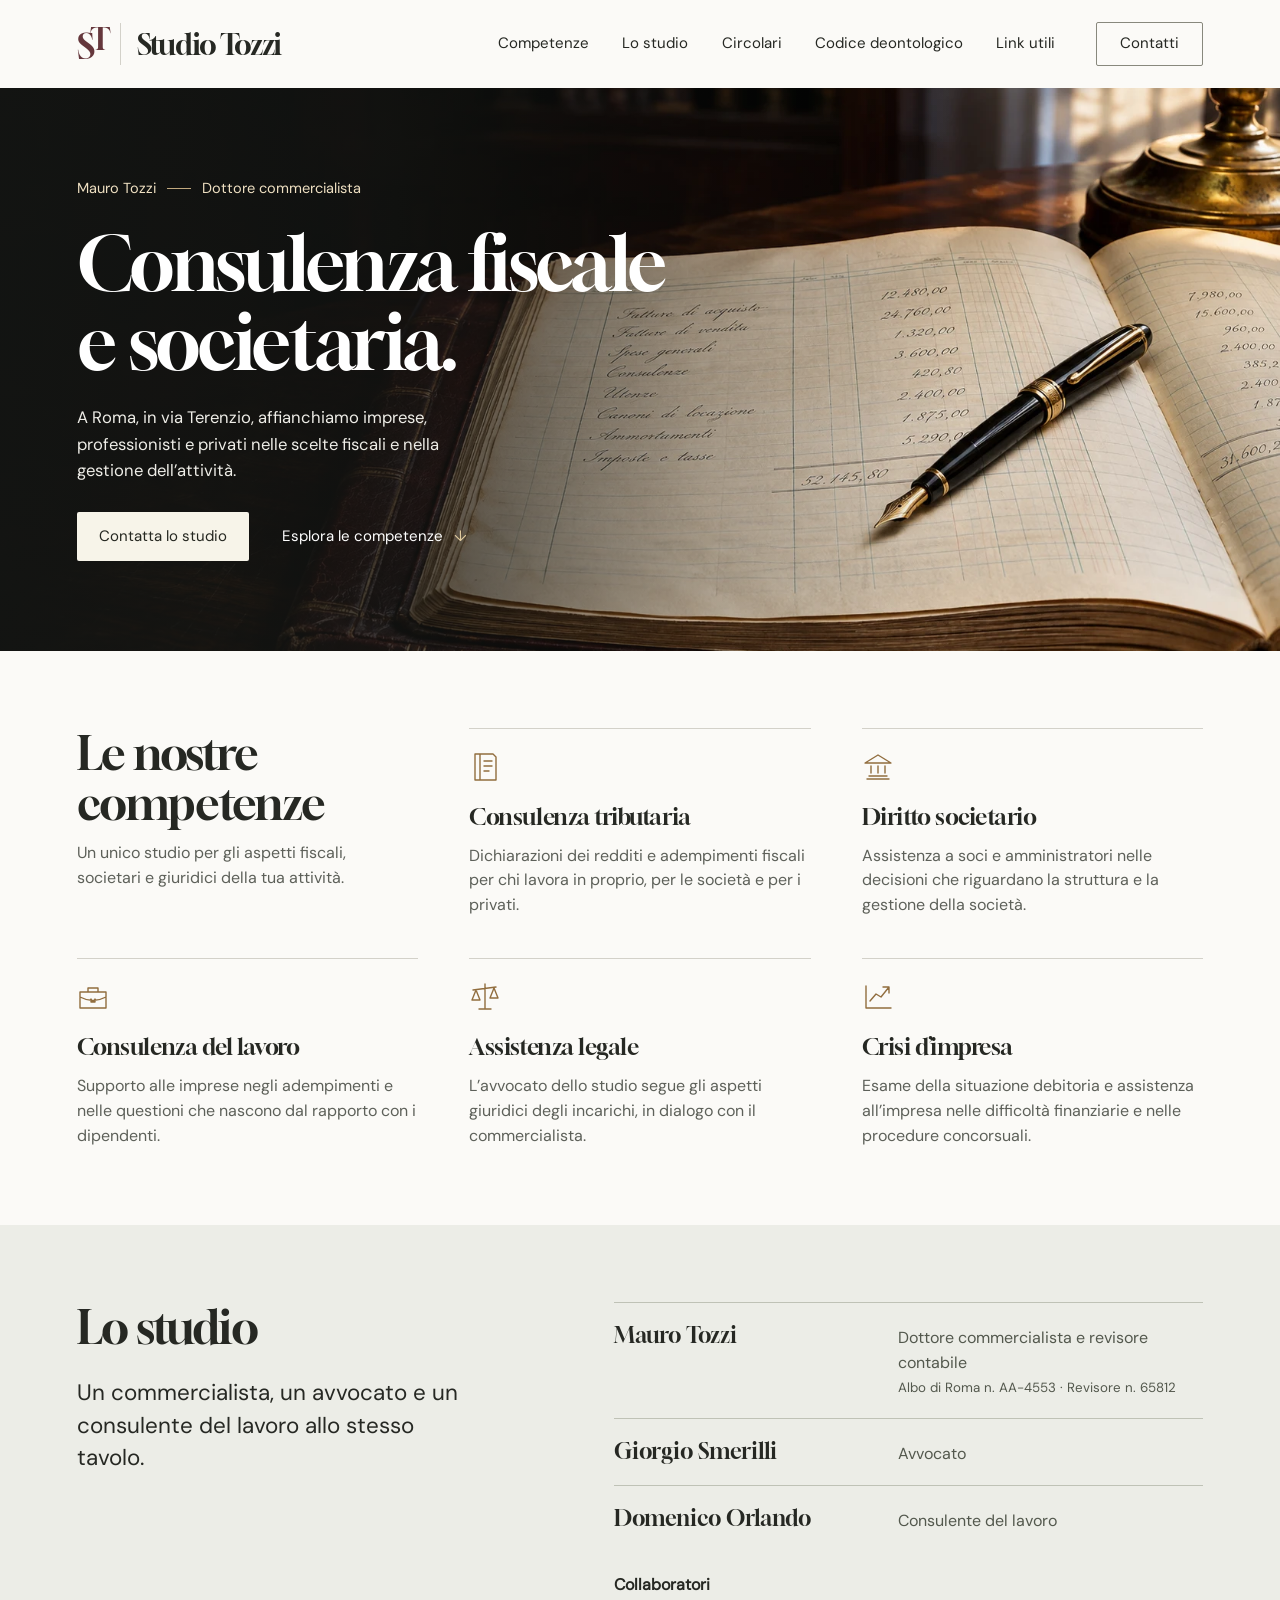
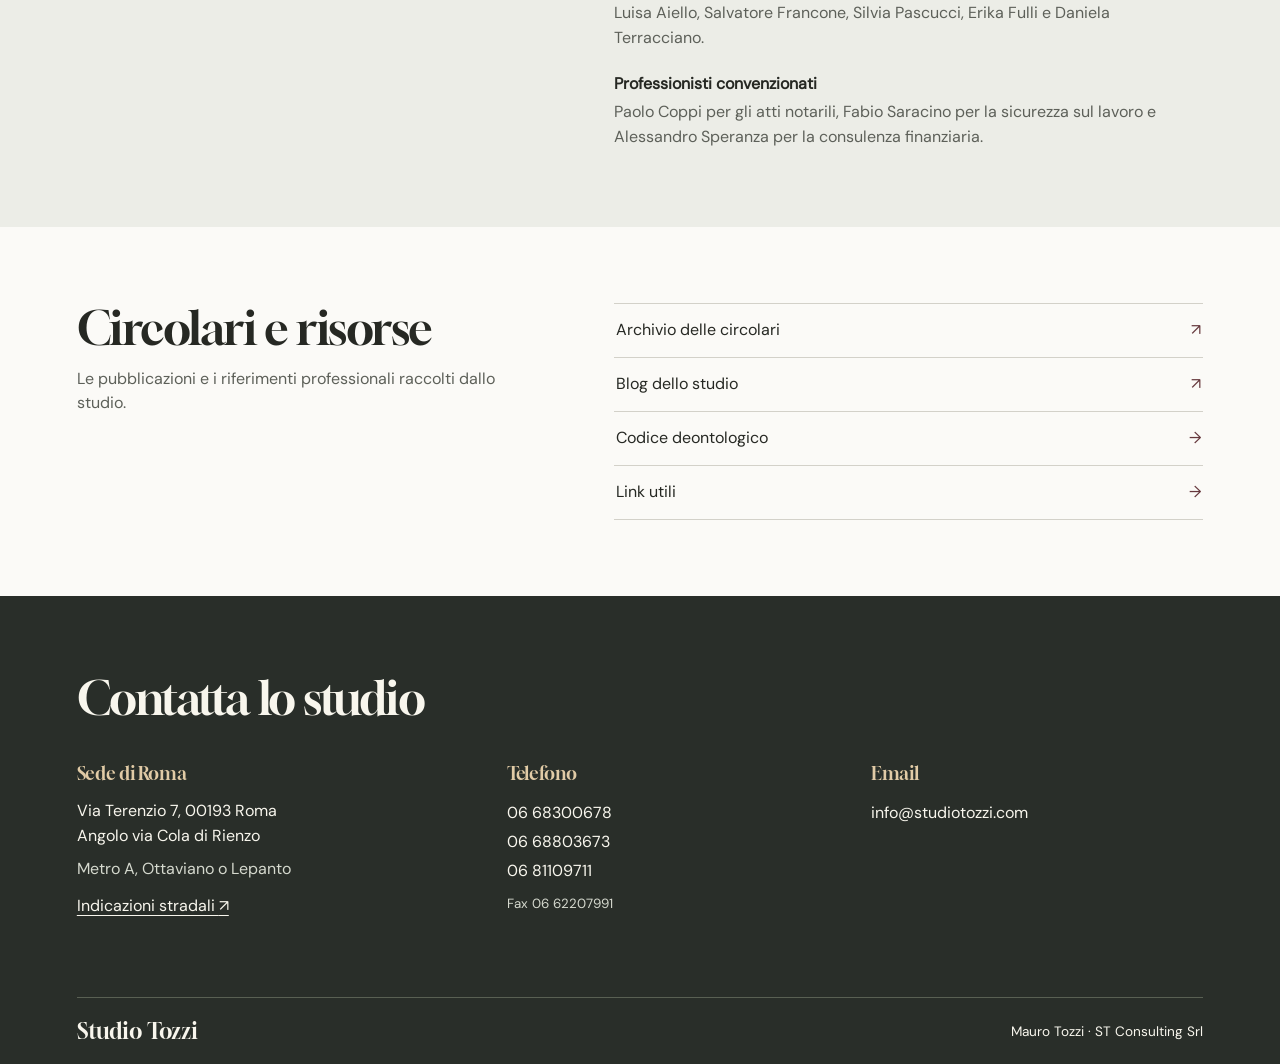
==== index.html @ df7b579e "Pubblica il sito dello Studio Tozzi" ====
<!doctype html>
<html lang="it">
<head>
  <meta charset="utf-8">
  <meta name="viewport" content="width=device-width, initial-scale=1">
  <meta name="theme-color" content="#232724">
  <meta name="description" content="Mauro Tozzi, dottore commercialista e revisore contabile a Roma. Consulenza tributaria, societaria, legale e del lavoro in via Terenzio 7.">
  <title>Studio Tozzi | Commercialisti a Roma</title>
  <link rel="preload" href="assets/gloock.ttf" as="font" type="font/ttf" crossorigin>
  <link rel="stylesheet" href="style.css">
</head>
<body id="inizio">
  <a class="skip" href="#contenuto">Vai al contenuto</a>
  <header class="masthead">
    <div class="wrap header-inner">
      <a href="#inizio" class="brand" aria-label="Studio Tozzi, inizio pagina">
        <span class="monogram" aria-hidden="true"><i>S</i><i>T</i></span>
        <span>Studio Tozzi</span>
      </a>
      <nav aria-label="Navigazione principale">
        <a href="#competenze">Competenze</a>
        <a href="#studio">Lo studio</a>
        <a href="#circolari">Circolari</a>
        <a href="codice-deontologico.html">Codice deontologico</a>
        <a href="link-utili.html">Link utili</a>
      </nav>
      <a class="nav-contact" href="#contatti">Contatti</a>
    </div>
  </header>
  <main id="contenuto">
    <section class="hero" aria-labelledby="titolo">
      <img class="hero-photo" src="assets/studio.webp" alt="" fetchpriority="high">
      <div class="wrap hero-inner">
        <p class="byline">Mauro Tozzi <span></span> Dottore commercialista</p>
        <h1 id="titolo">Consulenza fiscale<br>e societaria.</h1>
        <p class="intro">A Roma, in via Terenzio, affianchiamo imprese, professionisti e privati nelle scelte fiscali e nella gestione dell’attività.</p>
        <div class="actions">
          <a class="button" href="#contatti">Contatta lo studio</a>
          <a class="text-link" href="#competenze">Esplora le competenze <span aria-hidden="true">↓</span></a>
        </div>
      </div>
    </section>
    <section id="competenze" class="wrap section services" aria-labelledby="servizi">
      <div class="service-intro">
        <h2 id="servizi">Le nostre <br>competenze</h2>
        <p>Un unico studio per gli aspetti fiscali, societari e giuridici della tua attività.</p>
      </div>
      <article><svg aria-hidden="true" viewBox="0 0 32 32"><path d="M6 3h18l3 3v23H6zM11 3v26m4-19h8m-8 5h8m-8 5h5"/></svg><h3>Consulenza tributaria</h3><p>Dichiarazioni dei redditi e adempimenti fiscali per chi lavora in proprio, per le società e per i privati.</p></article>
      <article><svg aria-hidden="true" viewBox="0 0 32 32"><path d="M3 12l13-8 13 8zM5 28h22M7 25h18M9 15v7m7-7v7m7-7v7"/></svg><h3>Diritto societario</h3><p>Assistenza a soci e amministratori nelle decisioni che riguardano la struttura e la gestione della società.</p></article>
      <article><svg aria-hidden="true" viewBox="0 0 32 32"><path d="M3 11h26v16H3zM11 11V7h10v4M3 16q13 7 26 0M14 18v3h4v-3"/></svg><h3>Consulenza del lavoro</h3><p>Supporto alle imprese negli adempimenti e nelle questioni che nascono dal rapporto con i dipendenti.</p></article>
      <article><svg aria-hidden="true" viewBox="0 0 32 32"><path d="M16 3v24m-6 1h12M4 9l23-3M7 9l-4 10h8zM25 7l-4 10h8z"/></svg><h3>Assistenza legale</h3><p>L’avvocato dello studio segue gli aspetti giuridici degli incarichi, in dialogo con il commercialista.</p></article>
      <article><svg aria-hidden="true" viewBox="0 0 32 32"><path d="M4 5v22h25M8 20l6-7 5 3 8-10m-6 0h6v6"/></svg><h3>Crisi d’impresa</h3><p>Esame della situazione debitoria e assistenza all’impresa nelle difficoltà finanziarie e nelle procedure concorsuali.</p></article>
    </section>
    <section id="studio" class="studio section">
      <div class="wrap studio-grid">
        <div><h2>Lo studio</h2><p class="studio-lead">Un commercialista, un avvocato e un consulente del lavoro allo stesso tavolo.</p></div>
        <div>
          <dl class="people">
            <div><dt>Mauro Tozzi</dt><dd>Dottore commercialista e revisore contabile<br><small>Albo di Roma n. AA-4553 · Revisore n. 65812</small></dd></div>
            <div><dt>Giorgio Smerilli</dt><dd>Avvocato</dd></div>
            <div><dt>Domenico Orlando</dt><dd>Consulente del lavoro</dd></div>
          </dl>
          <h3 class="minor">Collaboratori</h3><p>Luisa Aiello, Salvatore Francone, Silvia Pascucci, Erika Fulli e Daniela Terracciano.</p>
          <h3 class="minor">Professionisti convenzionati</h3><p>Paolo Coppi per gli atti notarili, Fabio Saracino per la sicurezza sul lavoro e Alessandro Speranza per la consulenza finanziaria.</p>
        </div>
      </div>
    </section>
    <section id="circolari" class="section wrap resources">
      <div><h2>Circolari e risorse</h2><p>Le pubblicazioni e i riferimenti professionali raccolti dallo studio.</p></div>
      <ul><li><a href="https://studiotozzi.wordpress.com/archivio-circolari-di-studio/">Archivio delle circolari <span aria-hidden="true">↗</span></a></li>
        <li><a href="https://studiotozzi.wordpress.com/">Blog dello studio <span aria-hidden="true">↗</span></a></li>
        <li><a href="codice-deontologico.html">Codice deontologico <span aria-hidden="true">→</span></a></li>
        <li><a href="link-utili.html">Link utili <span aria-hidden="true">→</span></a></li></ul>
    </section>
    <section id="contatti" class="contact section">
      <div class="wrap"><h2>Contatta lo studio</h2>
        <address>
          <div><h3>Sede di Roma</h3><p>Via Terenzio 7, 00193 Roma<br>Angolo via Cola di Rienzo</p><p>Metro A, Ottaviano o Lepanto</p><a class="map" href="https://www.google.com/maps/search/?api=1&amp;query=Via+Terenzio+7+Roma">Indicazioni stradali <span aria-hidden="true">↗</span></a></div>
          <div><h3>Telefono</h3><a href="tel:+390668300678">06 68300678</a><a href="tel:+390668803673">06 68803673</a><a href="tel:+390681109711">06 81109711</a><small>Fax 06 62207991</small></div>
          <div><h3>Email</h3><a href="mailto:info@studiotozzi.com">info@studiotozzi.com</a></div>
        </address>
      </div>
    </section>
  </main>
  <footer><div class="wrap footer-inner"><a class="footer-brand" href="#inizio">Studio Tozzi</a><span>Mauro Tozzi · ST Consulting Srl</span></div></footer>
</body>
</html>
---- style.css ----
﻿@font-face {
  font-family: Gloock;
  src: url("assets/gloock.ttf") format("truetype");
  font-display: swap;
}
@font-face {
  font-family: "DM Sans";
  src: url("assets/dm-sans.ttf") format("truetype");
  font-display: swap;
}
:root {
  --paper: #fbfaf7;
  --ink: #262823;
  --muted: #5d6059;
  --rule: #d3d1c9;
  --wine: #65373c;
  --brass: #916d3e;
  --display: Gloock, Georgia, serif;
}
* { box-sizing: border-box; }
html { scroll-behavior: smooth; }
body {
  display: flex;
  flex-direction: column;
  min-height: 100vh;
  min-height: 100dvh;
  margin: 0;
  color: var(--ink);
  background: var(--paper);
  font: 16px/1.55 "DM Sans", Arial, sans-serif;
}
footer { margin-top: auto; }
.wrap { width: min(88%, 1320px); margin-inline: auto; }
a { color: inherit; text-decoration: none; }
a:focus-visible { outline: 3px solid #b48c54; outline-offset: 5px; }
a:hover { text-decoration: underline; text-underline-offset: 5px; }
.skip { position: fixed; z-index: 4; left: 1rem; top: -100px; padding: 12px 20px; background: white; }
.skip:focus { top: 1rem; }
h1, h2, h3, p, dl, dd, ul { margin: 0; }
h1, h2, h3 { font-family: var(--display); font-weight: normal; }
h1 { font-size: clamp(3.6rem, 5.85vw, 6.3rem); line-height: 1.055; letter-spacing: -.035em; }
h2 { font-size: clamp(2.6rem, 3.6vw, 4.5rem); line-height: 1.09; letter-spacing: -.032em; }
h3 { font-size: clamp(1.44rem, 1.8vw, 1.92rem); line-height: 1.22; letter-spacing: -.02em; }
.masthead { background: var(--paper); }
.header-inner { min-height: 88px; display: flex; align-items: center; gap: clamp(20px, 3.2vw, 55px); }
.brand { margin-right: auto; display: flex; align-items: center; gap: 16px; font: 29px/1 var(--display); letter-spacing: -.045em; }
.monogram { position: relative; width: 44px; height: 42px; color: var(--wine); border-right: 1px solid var(--rule); }
.monogram i { position: absolute; top: 6px; left: 0; font: 35px/1 var(--display); }
.monogram i + i { left: 13px; top: 1px; font-size: 30px; }
nav, .actions { display: flex; align-items: center; gap: clamp(17px, 2.6vw, 42px); }
nav, .nav-contact, .actions { font-size: .94rem; }
nav a { padding-block: 9px; }
.nav-contact { border: 1px solid #88887d; border-radius: 2px; padding: 9px 23px; }
.hero { isolation: isolate; position: relative; background: #23241f; color: white; }
.hero-photo, .hero::after { position: absolute; inset: 0; width: 100%; height: 100%; z-index: -2; }
.hero-photo { object-fit: cover; object-position: 50% 55%; }
.hero::after { content: ""; z-index: -1; background: linear-gradient(90deg,rgba(20,22,20,.90) 0%,rgba(20,22,20,.77) 30%,rgba(20,22,20,.25) 55%,transparent 75%); }
.hero-inner { padding-block: clamp(75px, 7vw, 125px); }
.byline { color: #efe0c2; display: flex; align-items: center; gap: 11px; font-size: .91rem; margin-bottom: 24px; }
.byline span { width: 24px; height: 1px; background: #c1a97e; }
.intro { max-width: 425px; font-size: clamp(1.04rem, 1.22vw, 1.24rem); line-height: 1.6; color: #eeede7; margin: 22px 0 28px; }
.button { background: #f7f4e9; color: #252720; padding: 13px 22px; border-radius: 2px; }
.button:hover, .nav-contact:hover { background: #e7dfcf; color: var(--ink); text-decoration: none; }
.text-link { padding-block: 10px; }
.text-link span { color: #e1cb9f; padding-left: 7px; }
.section { padding-block: clamp(58px, 6vw, 105px); }
.services { display: grid; grid-template-columns: repeat(3, 1fr); gap: 40px clamp(28px, 4vw, 75px); }
.services article { border-top: 1px solid var(--rule); padding-top: 22px; }
.services article svg { width: 32px; height: 32px; fill: none; stroke: var(--brass); stroke-width: 1.4; stroke-linecap: round; stroke-linejoin: round; margin-bottom: 12px; }
.services p, .resources p { margin-top: 13px; max-width: 38ch; color: var(--muted); }
.service-intro { padding-right: 12px; }
.studio { background: #ecede7; }
.studio-grid, .resources { display: grid; grid-template-columns: .85fr 1.15fr; gap: 9%; }
.studio-lead { font-size: clamp(1.2rem, 1.75vw, 1.7rem); line-height: 1.45; max-width: 27ch; margin-top: 25px; }
.people > div { border-top: 1px solid #bfc2b6; padding-block: 18px; display: grid; grid-template-columns: .94fr 1.06fr; gap: 14px; align-items: baseline; }
.people dt { font: 1.38rem/1.3 var(--display); }
.people small, .studio-grid dd { color: #53584d; }
.minor { font: bold 1rem/1.4 "DM Sans", Arial, sans-serif; letter-spacing: 0; margin: 22px 0 5px; }
.studio-grid .minor + p { color: var(--muted); }
.resources ul { list-style: none; padding: 0; }
.resources li { border-top: 1px solid var(--rule); }
.resources li:last-child { border-bottom: 1px solid var(--rule); }
.resources a { display: flex; justify-content: space-between; padding: 14px 2px; }
.resources a span { color: var(--wine); }
.contact, footer { color: #f8f6ed; background: #292e29; }
address { font-style: normal; display: grid; grid-template-columns: 1.2fr 1fr 1fr; gap: 32px; margin-top: 38px; }
address h3 { font: 1.15rem/1.4 var(--display); color: #e1cba6; margin-bottom: 12px; }
address a { display: table; padding-block: 2px; }
address small, address p + p { display: block; margin-top: 8px; color: #d5d9ce; }
.map { margin-top: 10px; text-decoration: underline; text-underline-offset: 4px; }
.footer-inner { border-top: 1px solid #596053; padding-block: 20px; display: flex; justify-content: space-between; gap: 20px; align-items: center; font-size: .85rem; }
.footer-brand { font: 1.35rem var(--display); }
@media (max-width: 960px) {
  .services { grid-template-columns: repeat(2, 1fr); }
  .people > div { display: block; }
  .people dd { margin-top: 5px; }
}
@media (max-width: 700px) {
  .header-inner { flex-wrap: wrap; gap: 0; padding-top: 12px; }
  .brand { font-size: 25px; gap: 10px; }
  .nav-contact { padding: 7px 16px; }
  nav { order: 3; width: 100%; justify-content: space-between; margin-block: 6px 2px; border-top: 1px solid var(--rule); }
  .hero-inner { padding-block: 56px 124px; }
  .hero-photo { object-position: 68% 50%; }
  .hero::after { background: linear-gradient(115deg,rgba(16,20,18,.94) 0%,rgba(16,20,18,.83) 48%,rgba(16,20,18,.44) 78%,rgba(16,20,18,.08)); }
  h1 { font-size: clamp(2.78rem, 9.5vw, 4.1rem); }
  .intro { max-width: 38ch; }
  .byline { font-size: .82rem; }
  .studio-grid, .resources { grid-template-columns: 1fr; gap: 28px; }
  address { grid-template-columns: 1fr 1fr; }
}
@media (max-width: 530px) {
  .actions { flex-wrap: wrap; gap: 8px 18px; font-size: .86rem; }
  .button { padding-inline: 16px; }
  .services { grid-template-columns: 1fr; gap: 23px; }
  .service-intro { padding: 0 0 4px; }
  .service-intro br { display: none; }
  .services article { display: grid; grid-template-columns: 30px 1fr; column-gap: 14px; padding-top: 20px; }
  .services article svg { width: 27px; height: 27px; margin: 0; }
  .services article p { grid-column: 2; margin-top: 7px; }
  address { grid-template-columns: 1fr; gap: 25px; }
  .footer-inner { flex-wrap: wrap; }
}
@media (prefers-reduced-motion: reduce) {
  html { scroll-behavior: auto; }
}

nav a[aria-current="page"] {
  color: var(--wine);
  text-decoration: underline;
  text-underline-offset: 6px;
}
.ethics { border-top: 1px solid var(--rule); }
.ethics h1 { font-size: clamp(2.6rem, 5.8vw, 5.6rem); margin-bottom: .7em; }
.ethics section {
  display: grid;
  grid-template-columns: minmax(180px, .55fr) 1.45fr;
  gap: 7%;
  padding-block: clamp(26px, 4vw, 55px);
  border-top: 1px solid var(--rule);
}
.ethics h2 { font-size: clamp(1.65rem, 2.4vw, 2.5rem); }
.ethics ol { margin: 0; padding-left: 2em; max-width: 72ch; }
.ethics li { padding-left: .4em; line-height: 1.7; }
.ethics li + li { margin-top: .95em; }
.ethics li::marker { color: var(--wine); font-weight: bold; }
.code-source { font-size: .94rem; text-decoration: underline; text-underline-offset: 4px; }
@media (min-width: 701px) and (max-width: 850px) {
  .header-inner, nav { gap: 14px; }
  .nav-contact { padding-inline: 12px; }
}
@media (max-width: 700px) {
  .ethics section { grid-template-columns: 1fr; gap: 18px; }
}
@media (max-width: 520px) {
  nav { display: grid; grid-template-columns: auto auto; gap: 0 12px; }
  nav a { padding-block: 10px; }
}
.directory { border-top: 1px solid var(--rule); }
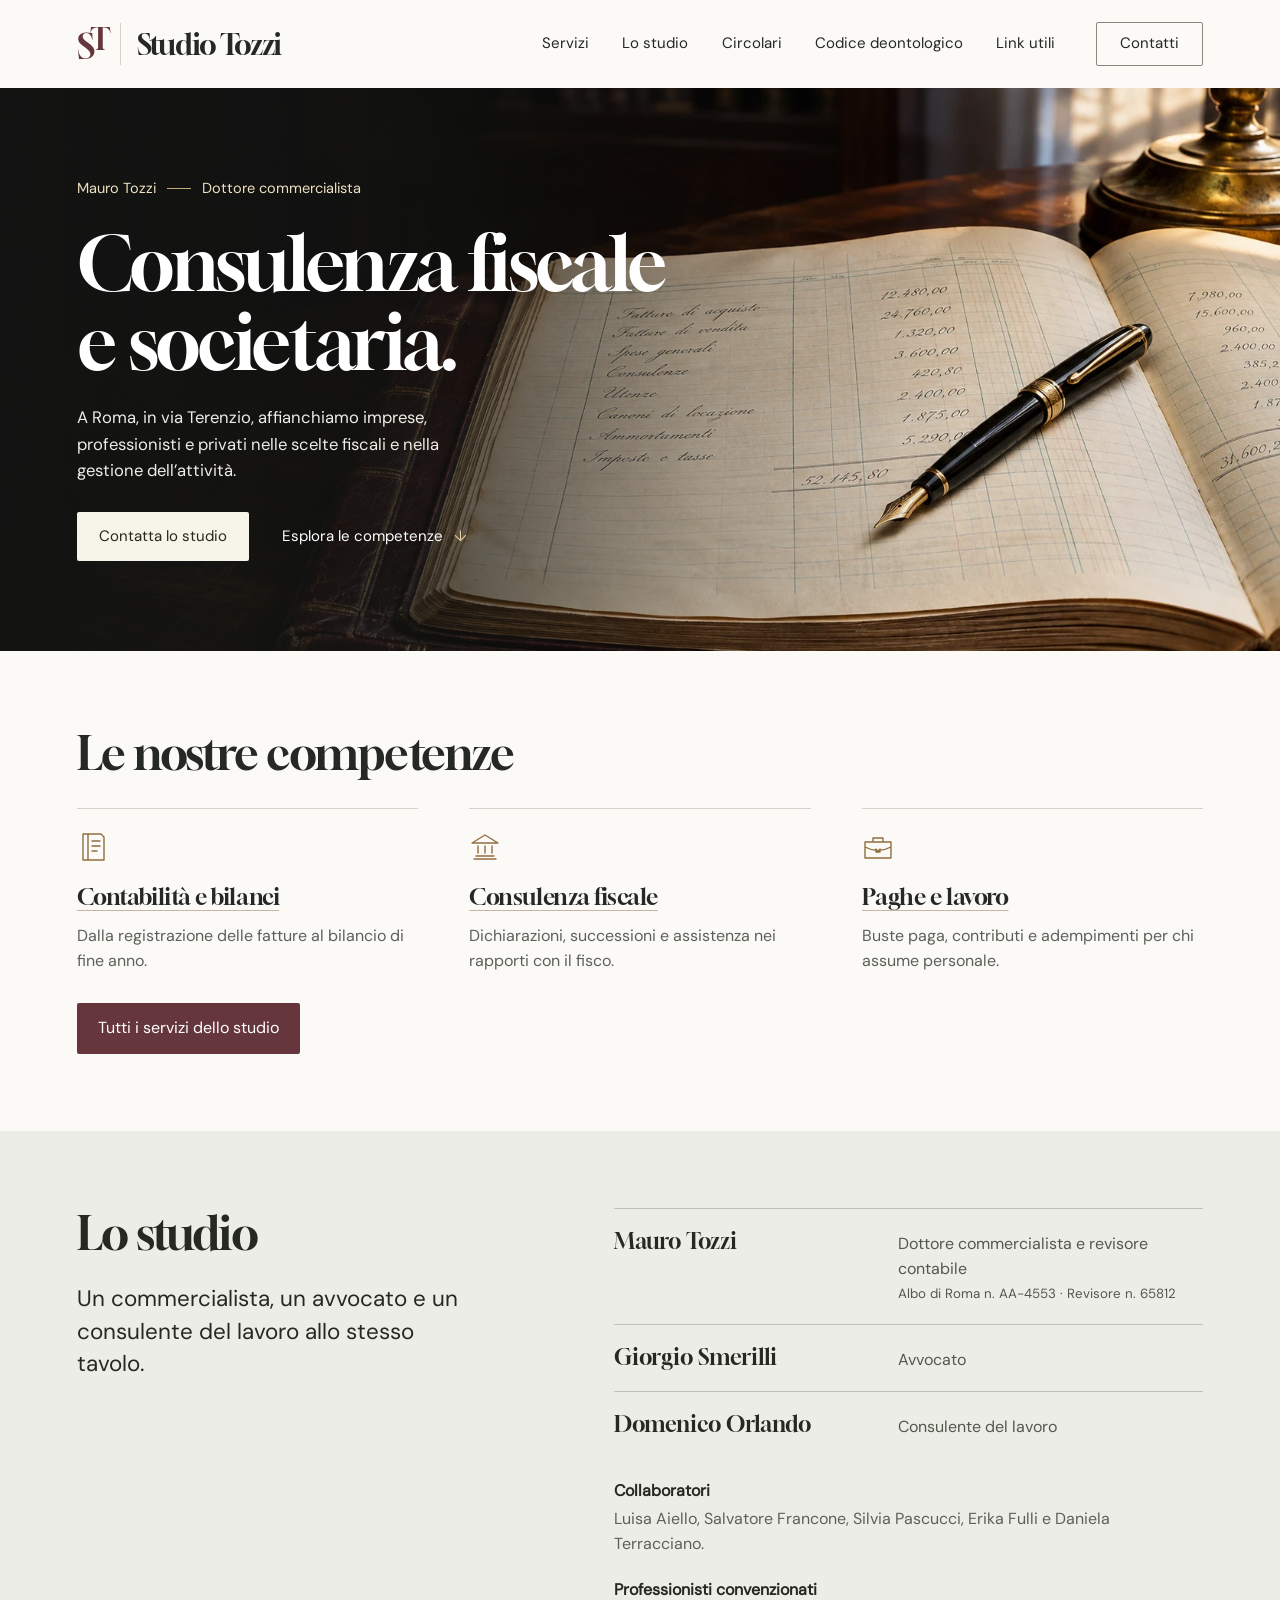
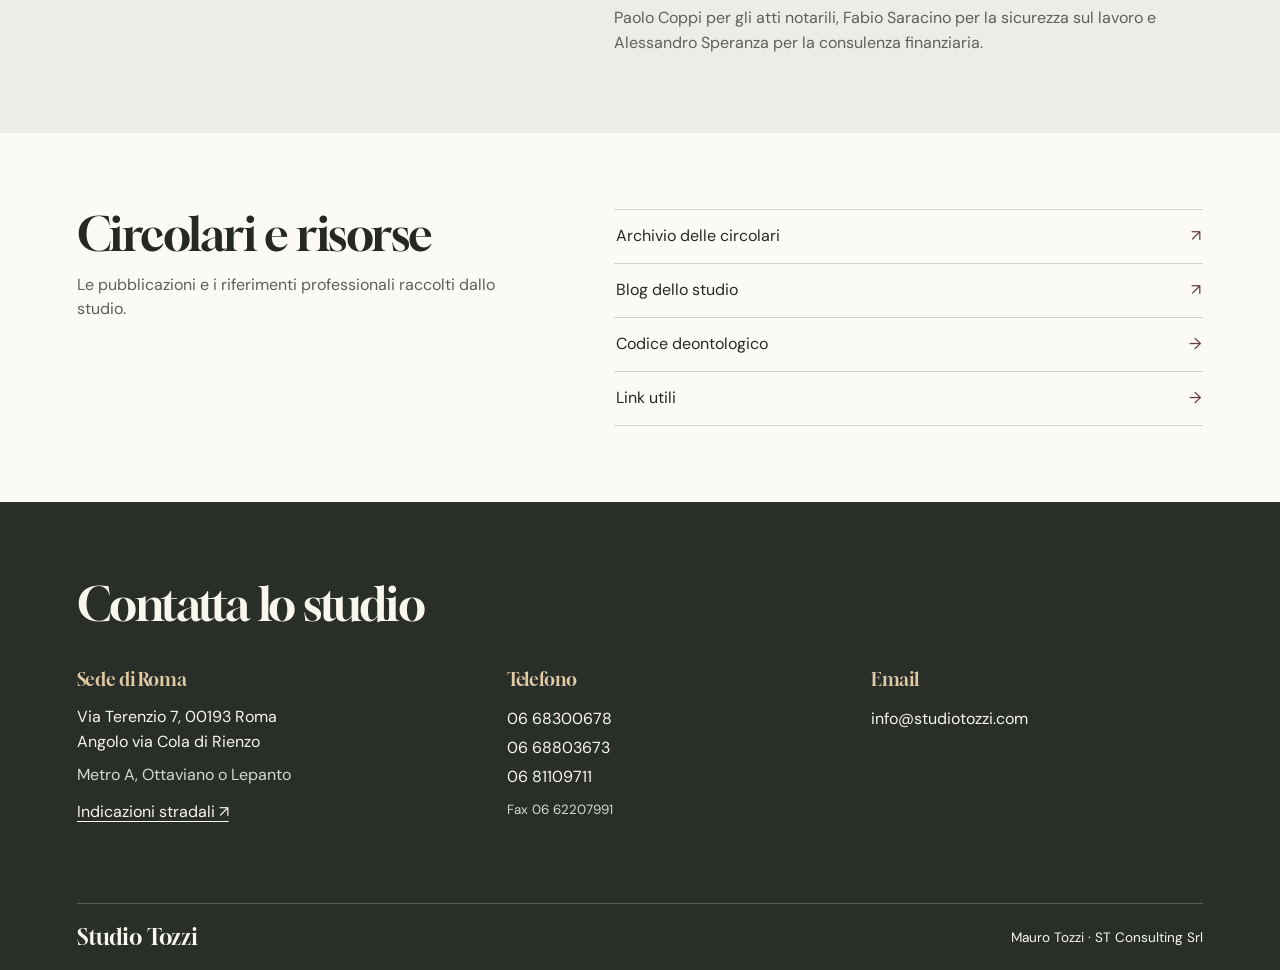
==== commit 8db37056: "Presenta le competenze dello studio nella nuova pagina Servizi" ====
--- a/index.html
+++ b/index.html
@@ -18,7 +18,7 @@
         <span>Studio Tozzi</span>
       </a>
       <nav aria-label="Navigazione principale">
-        <a href="#competenze">Competenze</a>
+        <a href="servizi.html">Servizi</a>
         <a href="#studio">Lo studio</a>
         <a href="#circolari">Circolari</a>
         <a href="codice-deontologico.html">Codice deontologico</a>
@@ -40,16 +40,14 @@
         </div>
       </div>
     </section>
-    <section id="competenze" class="wrap section services" aria-labelledby="servizi">
-      <div class="service-intro">
-        <h2 id="servizi">Le nostre <br>competenze</h2>
-        <p>Un unico studio per gli aspetti fiscali, societari e giuridici della tua attività.</p>
+    <section id="competenze" class="wrap section overview" aria-labelledby="servizi">
+      <h2 id="servizi">Le nostre competenze</h2>
+      <div class="services">
+        <article><svg aria-hidden="true" viewBox="0 0 32 32"><path d="M6 3h18l3 3v23H6zM11 3v26m4-19h8m-8 5h8m-8 5h5"/></svg><h3><a href="servizi.html#contabilita">Contabilità e bilanci</a></h3><p>Dalla registrazione delle fatture al bilancio di fine anno.</p></article>
+        <article><svg aria-hidden="true" viewBox="0 0 32 32"><path d="M3 12l13-8 13 8zM5 28h22M7 25h18M9 15v7m7-7v7m7-7v7"/></svg><h3><a href="servizi.html#fisco">Consulenza fiscale</a></h3><p>Dichiarazioni, successioni e assistenza nei rapporti con il fisco.</p></article>
+        <article><svg aria-hidden="true" viewBox="0 0 32 32"><path d="M3 11h26v16H3zM11 11V7h10v4M3 16q13 7 26 0M14 18v3h4v-3"/></svg><h3><a href="servizi.html#lavoro">Paghe e lavoro</a></h3><p>Buste paga, contributi e adempimenti per chi assume personale.</p></article>
       </div>
-      <article><svg aria-hidden="true" viewBox="0 0 32 32"><path d="M6 3h18l3 3v23H6zM11 3v26m4-19h8m-8 5h8m-8 5h5"/></svg><h3>Consulenza tributaria</h3><p>Dichiarazioni dei redditi e adempimenti fiscali per chi lavora in proprio, per le società e per i privati.</p></article>
-      <article><svg aria-hidden="true" viewBox="0 0 32 32"><path d="M3 12l13-8 13 8zM5 28h22M7 25h18M9 15v7m7-7v7m7-7v7"/></svg><h3>Diritto societario</h3><p>Assistenza a soci e amministratori nelle decisioni che riguardano la struttura e la gestione della società.</p></article>
-      <article><svg aria-hidden="true" viewBox="0 0 32 32"><path d="M3 11h26v16H3zM11 11V7h10v4M3 16q13 7 26 0M14 18v3h4v-3"/></svg><h3>Consulenza del lavoro</h3><p>Supporto alle imprese negli adempimenti e nelle questioni che nascono dal rapporto con i dipendenti.</p></article>
-      <article><svg aria-hidden="true" viewBox="0 0 32 32"><path d="M16 3v24m-6 1h12M4 9l23-3M7 9l-4 10h8zM25 7l-4 10h8z"/></svg><h3>Assistenza legale</h3><p>L’avvocato dello studio segue gli aspetti giuridici degli incarichi, in dialogo con il commercialista.</p></article>
-      <article><svg aria-hidden="true" viewBox="0 0 32 32"><path d="M4 5v22h25M8 20l6-7 5 3 8-10m-6 0h6v6"/></svg><h3>Crisi d’impresa</h3><p>Esame della situazione debitoria e assistenza all’impresa nelle difficoltà finanziarie e nelle procedure concorsuali.</p></article>
+      <a class="service-button" href="servizi.html">Tutti i servizi dello studio</a>
     </section>
     <section id="studio" class="studio section">
       <div class="wrap studio-grid">
--- a/style.css
+++ b/style.css
@@ -157,3 +157,38 @@
   nav a { padding-block: 10px; }
 }
 .directory { border-top: 1px solid var(--rule); }
+
+.overview .services { margin: 30px 0; }
+.overview h3 a { text-decoration: underline; text-decoration-color: #c9b4a2; text-underline-offset: .2em; text-decoration-thickness: 1px; }
+.overview h3 a:hover { color: var(--wine); }
+.service-button { display: inline-block; background: var(--wine); color: white; padding: 13px 21px; border-radius: 2px; }
+.service-cover { position: relative; isolation: isolate; overflow: hidden; color: var(--paper); background: #4a2b30; }
+.service-cover::before { content: ""; position: absolute; z-index: -1; inset: 0 0 0 48%; background: linear-gradient(90deg,#4a2b30,transparent 34%),url("assets/studio.webp") 78% 68% / cover; }
+.service-cover .wrap { padding-block: clamp(44px,5.8vw,90px); }
+.service-cover p { max-width: min(45%,42ch); margin-top: 23px; color: #f0e5dc; font-size: 1.075rem; }
+.service-guide { display: grid; grid-template-columns: minmax(190px,.65fr) minmax(0,1.5fr); gap: 8%; }
+.service-index { align-self: start; position: sticky; top: 2rem; }
+.service-index h2 { font: 1.35rem var(--display); margin-bottom: 16px; }
+.service-index ul { list-style: none; padding: 0; }
+.service-index li { border-top: 1px solid var(--rule); }
+.service-index a { display: block; padding: 10px 0; color: var(--wine); }
+.service-entries section { padding-bottom: 36px; margin-bottom: 36px; border-bottom: 1px solid var(--rule); scroll-margin-top: 24px; }
+.service-entries h2 { font-size: clamp(2rem,3.25vw,3.6rem); }
+.service-entries p { margin: 16px 0; max-width: 65ch; color: var(--muted); }
+.service-entries ul { padding-left: 1.2em; }
+.service-entries li { padding: 4px 0 4px 3px; }
+.service-entries li::marker { color: var(--brass); }
+@media (min-width: 701px) and (max-width: 960px) {
+  .overview .services { grid-template-columns: repeat(3,1fr); }
+}
+@media (max-width: 700px) {
+  .service-cover::before { inset: 0; opacity: .18; }
+  .service-cover p { max-width: 40ch; }
+  .service-guide { grid-template-columns: 1fr; gap: 40px; }
+  .service-index { position: static; }
+  .service-index ul { display: grid; grid-template-columns: repeat(2,minmax(0,1fr)); gap: 0 14px; }
+  .overview .services { grid-template-columns: 1fr; }
+}
+@media (max-height: 540px) {
+  .service-index { position: static; }
+}
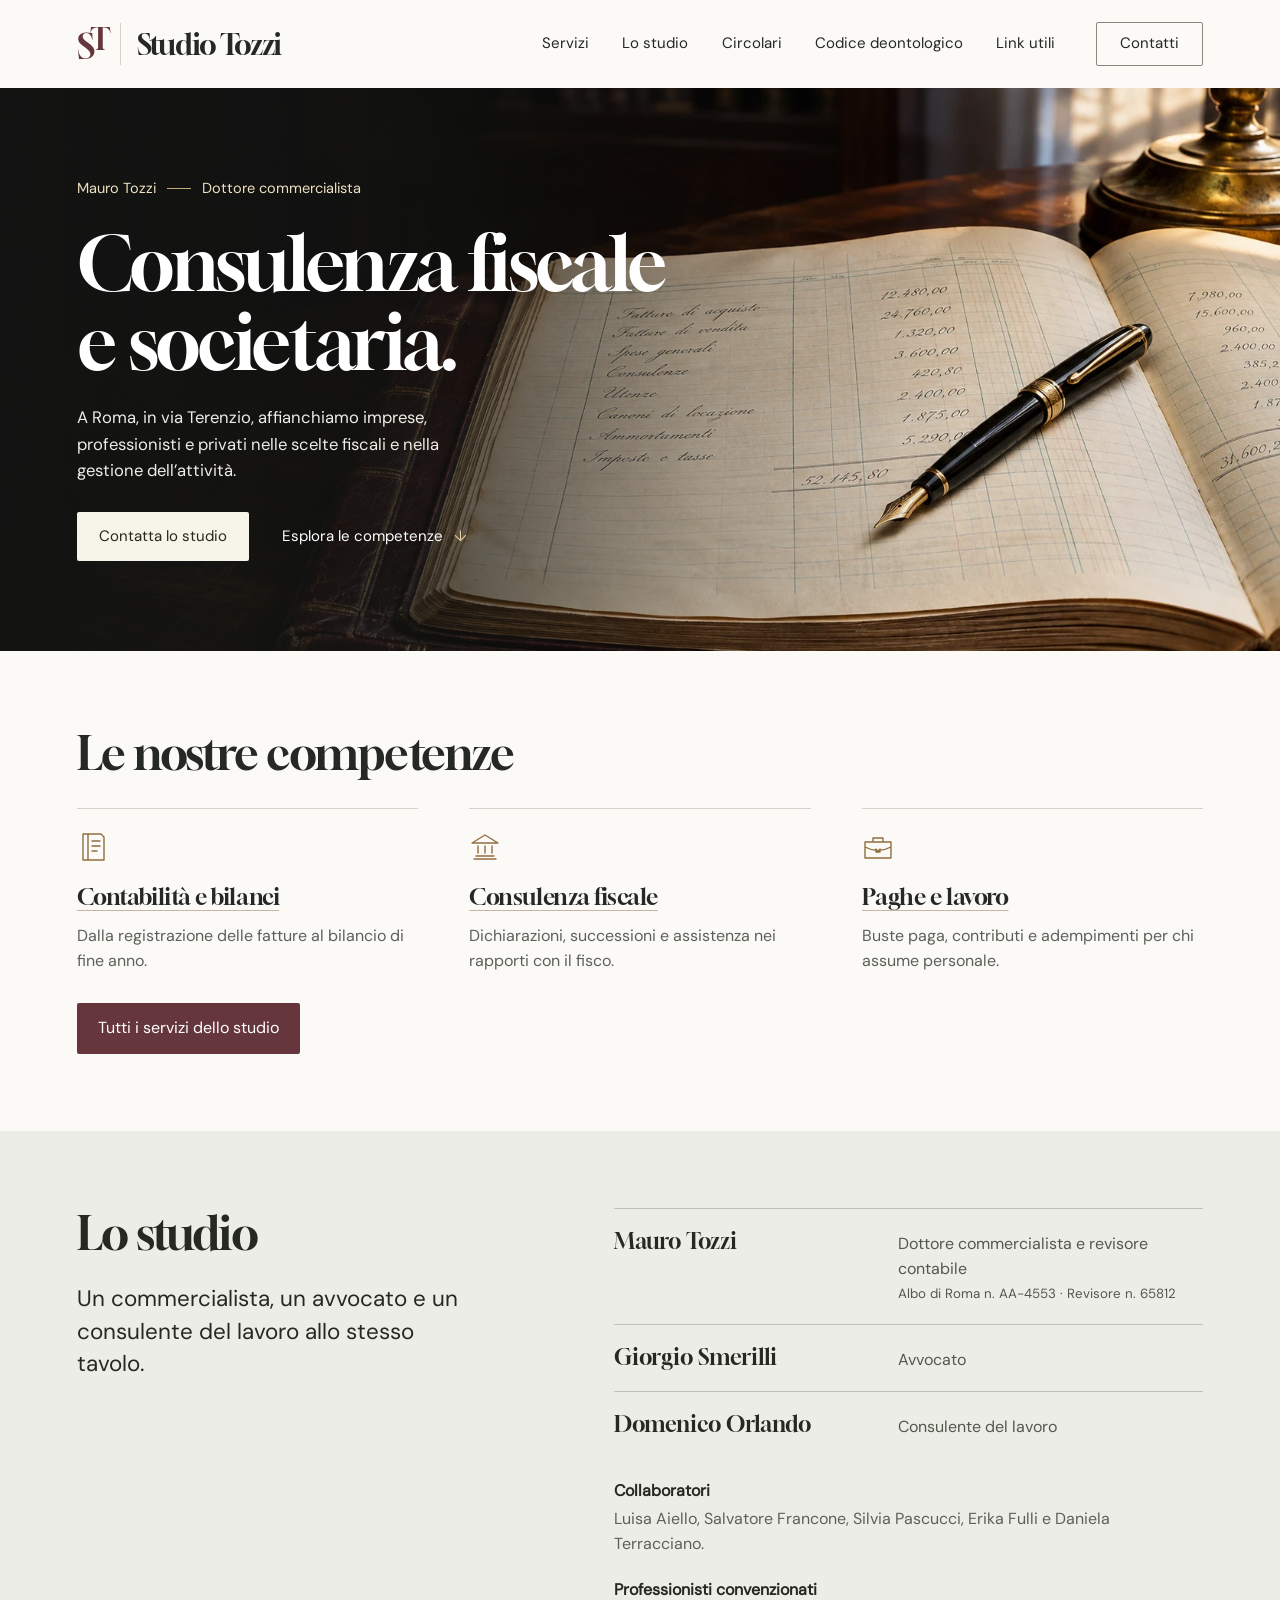
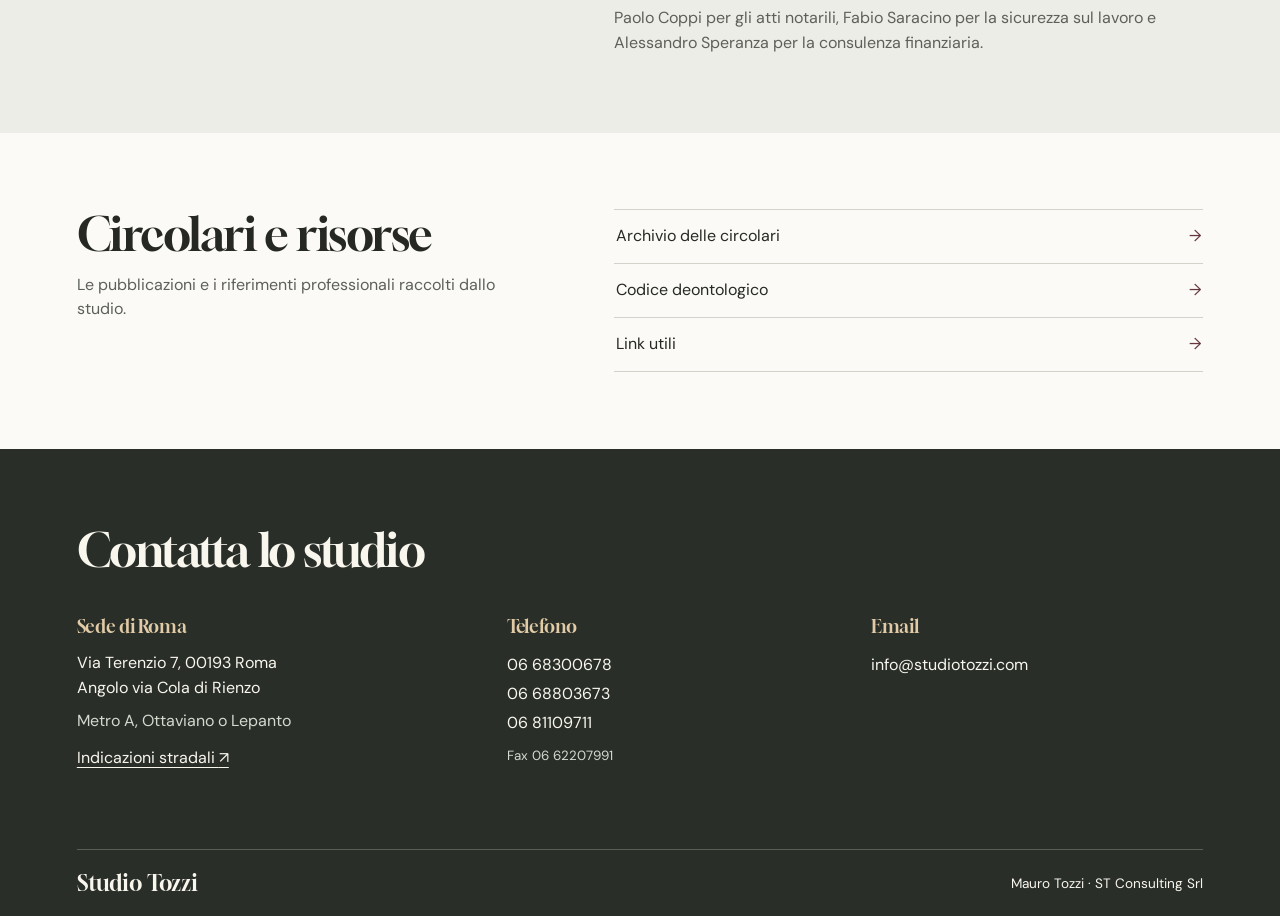
==== commit 1dbba5de: "Carica la pagina Circolari da un catalogo JSON" ====
--- a/index.html
+++ b/index.html
@@ -20,7 +20,7 @@
       <nav aria-label="Navigazione principale">
         <a href="servizi.html">Servizi</a>
         <a href="#studio">Lo studio</a>
-        <a href="#circolari">Circolari</a>
+        <a href="circolari.html">Circolari</a>
         <a href="codice-deontologico.html">Codice deontologico</a>
         <a href="link-utili.html">Link utili</a>
       </nav>
@@ -65,8 +65,7 @@
     </section>
     <section id="circolari" class="section wrap resources">
       <div><h2>Circolari e risorse</h2><p>Le pubblicazioni e i riferimenti professionali raccolti dallo studio.</p></div>
-      <ul><li><a href="https://studiotozzi.wordpress.com/archivio-circolari-di-studio/">Archivio delle circolari <span aria-hidden="true">↗</span></a></li>
-        <li><a href="https://studiotozzi.wordpress.com/">Blog dello studio <span aria-hidden="true">↗</span></a></li>
+      <ul><li><a href="circolari.html">Archivio delle circolari <span aria-hidden="true">→</span></a></li>
         <li><a href="codice-deontologico.html">Codice deontologico <span aria-hidden="true">→</span></a></li>
         <li><a href="link-utili.html">Link utili <span aria-hidden="true">→</span></a></li></ul>
     </section>
--- a/style.css
+++ b/style.css
@@ -130,33 +130,14 @@
   text-decoration: underline;
   text-underline-offset: 6px;
 }
-.ethics { border-top: 1px solid var(--rule); }
-.ethics h1 { font-size: clamp(2.6rem, 5.8vw, 5.6rem); margin-bottom: .7em; }
-.ethics section {
-  display: grid;
-  grid-template-columns: minmax(180px, .55fr) 1.45fr;
-  gap: 7%;
-  padding-block: clamp(26px, 4vw, 55px);
-  border-top: 1px solid var(--rule);
-}
-.ethics h2 { font-size: clamp(1.65rem, 2.4vw, 2.5rem); }
-.ethics ol { margin: 0; padding-left: 2em; max-width: 72ch; }
-.ethics li { padding-left: .4em; line-height: 1.7; }
-.ethics li + li { margin-top: .95em; }
-.ethics li::marker { color: var(--wine); font-weight: bold; }
-.code-source { font-size: .94rem; text-decoration: underline; text-underline-offset: 4px; }
 @media (min-width: 701px) and (max-width: 850px) {
   .header-inner, nav { gap: 14px; }
   .nav-contact { padding-inline: 12px; }
 }
-@media (max-width: 700px) {
-  .ethics section { grid-template-columns: 1fr; gap: 18px; }
-}
 @media (max-width: 520px) {
   nav { display: grid; grid-template-columns: auto auto; gap: 0 12px; }
   nav a { padding-block: 10px; }
 }
-.directory { border-top: 1px solid var(--rule); }
 
 .overview .services { margin: 30px 0; }
 .overview h3 a { text-decoration: underline; text-decoration-color: #c9b4a2; text-underline-offset: .2em; text-decoration-thickness: 1px; }
@@ -192,3 +173,47 @@
 @media (max-height: 540px) {
   .service-index { position: static; }
 }
+
+.reference-cover {
+  position: relative;
+  background: #483035;
+  color: #fcf7ef;
+  overflow: hidden;
+}
+.directory-page .reference-cover { background: #35463d; }
+.reference-title { padding-block: clamp(48px, 5.4vw, 84px); }
+.reference-title h1 { font-size: clamp(3rem, 5.85vw, 6rem); max-width: 52%; }
+.reference-title p { margin-top: 20px; max-width: min(44%, 40ch); color: #f1e9df; font-size: 1.08rem; }
+.reference-cover img { position: absolute; right: 0; top: 0; width: 40%; height: 100%; object-fit: cover; }
+.directory-groups { display: grid; grid-template-columns: repeat(2,minmax(0,1fr)); gap: 7%; padding-block: clamp(44px,5vw,78px); }
+.directory-groups h2, .code-articles h2 { font-size: clamp(1.85rem,3vw,3.2rem); margin-bottom: 24px; }
+.directory-groups ul { list-style: none; padding: 0; }
+.directory-groups li { border-top: 1px solid var(--rule); }
+.directory-groups li:last-child { border-bottom: 1px solid var(--rule); }
+.directory-groups a { display: grid; grid-template-columns: 1fr auto; align-items: center; gap: 4px 16px; padding: 18px 6px; }
+.directory-groups a:hover { background: #f0f1e9; text-decoration: none; }
+.directory-groups strong { font-size: 1.06rem; }
+.directory-groups small { grid-column: 1; color: var(--muted); font-size: .94rem; }
+.directory-groups span { grid-column: 2; grid-row: 1 / 3; font-size: 1.28rem; color: var(--wine); }
+.code-articles { max-width: 68ch; }
+.code-articles section { scroll-margin-top: 24px; }
+.code-articles section + section { margin-top: clamp(36px,4.5vw,64px); }
+.code-articles ol { margin: 0; padding-left: 2rem; border-top: 1px solid var(--rule); }
+.code-articles li { padding: 16px 0 16px .55rem; line-height: 1.75; }
+.code-articles li + li { border-top: 1px solid var(--rule); }
+.code-articles li::marker { color: var(--wine); font: 1.15rem var(--display); }
+@media (max-width: 700px) {
+  .reference-title { padding-block: 36px; }
+  .reference-title h1 { max-width: 100%; font-size: clamp(2.55rem,8.7vw,3.6rem); }
+  .reference-title p { max-width: 42ch; }
+  .reference-cover img { position: static; display: block; width: 100%; height: clamp(105px,24vw,160px); }
+  .directory-groups { grid-template-columns: 1fr; gap: 35px; }
+  .ethics-page .service-index ul { display: block; }
+}
+
+.bulletins h1 { margin-bottom: .7em; }
+.bulletins section { display: grid; grid-template-columns: minmax(75px,.45fr) 1fr; gap: 5%; padding-block: 22px; border-top: 1px solid var(--rule); }
+.bulletins h2 { color: var(--wine); font-size: clamp(1.8rem,3.4vw,3.7rem); }
+.bulletins ul { margin: 0; padding: 0; list-style: none; }
+.bulletins a { display: block; padding: 10px 0; text-decoration: underline; text-decoration-color: #c9b4a2; text-underline-offset: .22em; }
+.bulletins li + li { border-top: 1px solid var(--rule); }
